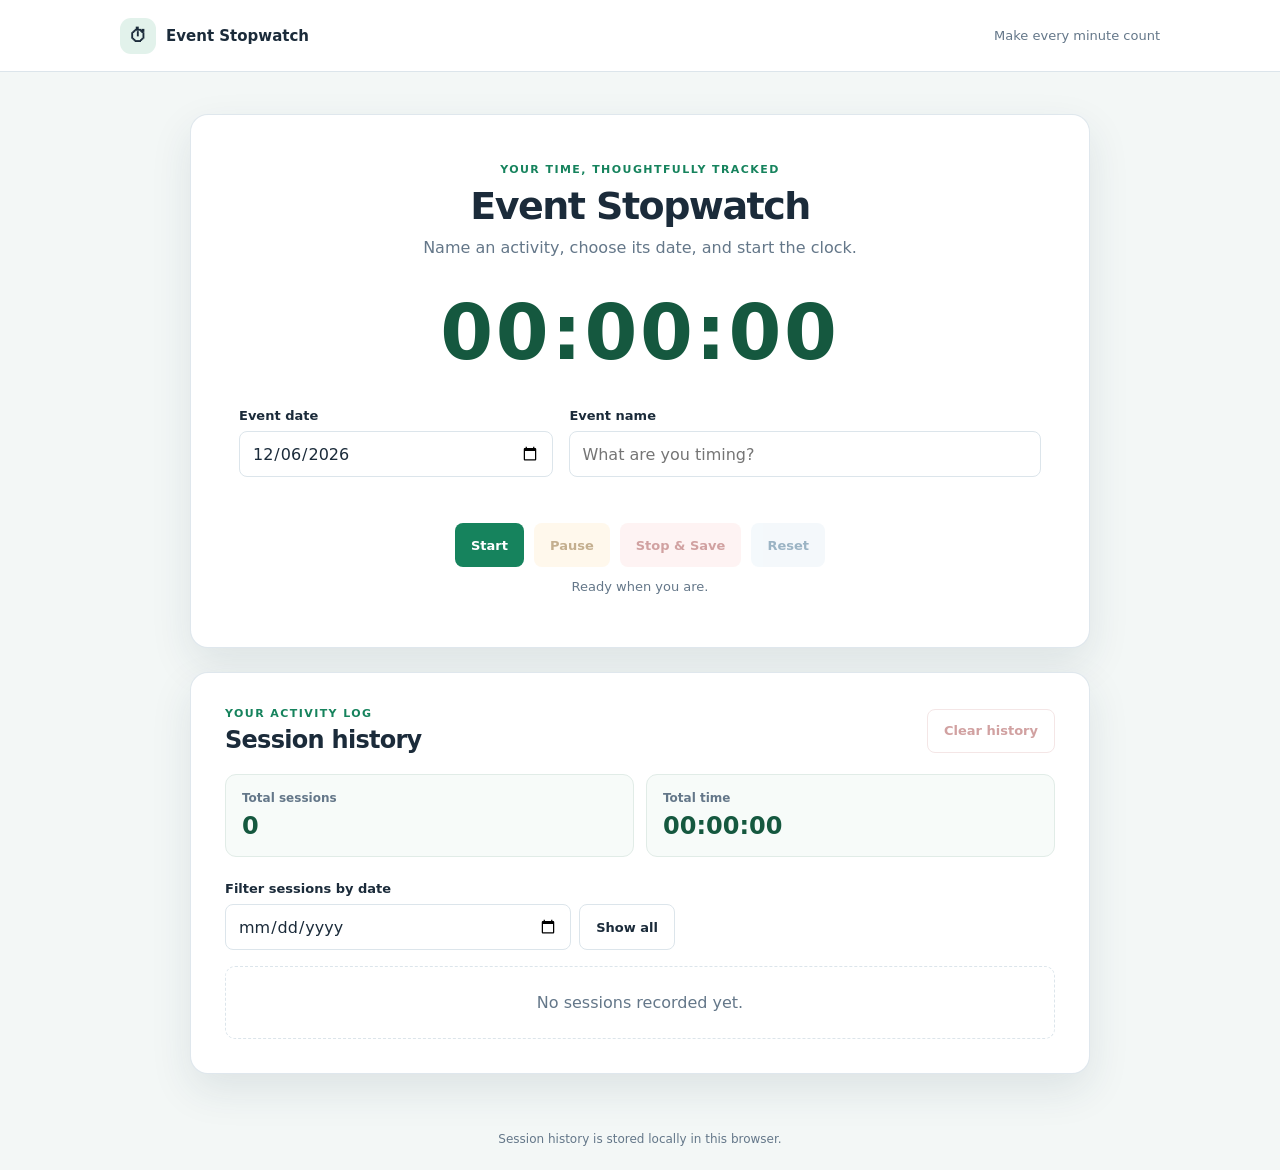
==== PartB/index.html @ d8ab18c3 "Initial commit" ====
<!doctype html>
<html lang="en">
<head>
  <meta charset="utf-8">
  <meta name="viewport" content="width=device-width, initial-scale=1">
  <meta name="description" content="Time activities and keep a date-organized session history.">
  <title>Event Stopwatch</title>
  <link rel="stylesheet" href="styles.css">
  <script src="https://code.jquery.com/jquery-3.7.1.min.js"></script>
  <script src="stopwatch.js" defer></script>
</head>
<body>
  <header class="site-header">
    <a class="brand" href="index.html">
      <span class="brand-mark" aria-hidden="true">⏱</span>
      <span>Event Stopwatch</span>
    </a>
    <span class="header-note">Make every minute count</span>
  </header>

  <main class="page-shell">
    <section class="timer-card" aria-labelledby="page-title">
      <p class="eyebrow">Your time, thoughtfully tracked</p>
      <h1 id="page-title">Event Stopwatch</h1>
      <p class="intro">Name an activity, choose its date, and start the clock.</p>

      <output id="timer-display" class="timer-display" aria-live="off">00:00:00</output>

      <div class="event-form">
        <div class="field">
          <label for="event-date">Event date</label>
          <input id="event-date" type="date" aria-describedby="date-error">
          <span class="field-error" id="date-error" aria-live="polite"></span>
        </div>
        <div class="field">
          <label for="event-name">Event name</label>
          <input id="event-name" type="text" maxlength="100" placeholder="What are you timing?" aria-describedby="event-error">
          <span class="field-error" id="event-error" aria-live="polite"></span>
        </div>
      </div>

      <div class="controls" aria-label="Stopwatch controls">
        <button class="button button-start" id="start-button" type="button">Start</button>
        <button class="button button-pause" id="pause-button" type="button" disabled>Pause</button>
        <button class="button button-stop" id="stop-button" type="button" disabled>Stop &amp; Save</button>
        <button class="button button-reset" id="reset-button" type="button" disabled>Reset</button>
      </div>
      <p class="timer-status" id="timer-status" role="status" aria-live="polite">Ready when you are.</p>
    </section>

    <section class="history-section" aria-labelledby="history-title">
      <div class="section-heading">
        <div>
          <p class="eyebrow">Your activity log</p>
          <h2 id="history-title">Session history</h2>
        </div>
        <button class="button button-clear" id="clear-history-button" type="button" disabled>Clear history</button>
      </div>

      <div class="stats-grid" aria-label="History statistics">
        <article class="stat-card">
          <span class="stat-label">Total sessions</span>
          <strong id="total-sessions">0</strong>
        </article>
        <article class="stat-card">
          <span class="stat-label">Total time</span>
          <strong id="total-time">00:00:00</strong>
        </article>
      </div>

      <div class="history-toolbar field">
        <label for="history-date-filter">Filter sessions by date</label>
        <div class="filter-row">
          <input id="history-date-filter" type="date">
          <button class="button button-filter" id="clear-filter-button" type="button">Show all</button>
        </div>
      </div>
      <div class="history-list" id="history-list" aria-live="polite"></div>
    </section>
  </main>

  <div class="notification" id="notification" role="status" aria-live="polite" hidden></div>

  <div class="modal-backdrop" id="clear-modal" hidden>
    <section class="modal" role="dialog" aria-modal="true" aria-labelledby="modal-title" aria-describedby="modal-description">
      <p class="eyebrow">Please confirm</p>
      <h2 id="modal-title">Clear session history?</h2>
      <p id="modal-description">This permanently removes all saved sessions from this browser.</p>
      <div class="modal-actions">
        <button class="button button-filter" id="cancel-clear-button" type="button">Keep history</button>
        <button class="button button-stop" id="confirm-clear-button" type="button">Clear history</button>
      </div>
    </section>
  </div>
  <footer class="site-footer">Session history is stored locally in this browser.</footer>
</body>
</html>
---- PartB/styles.css ----
:root {
  --ink: #1b2b3a;
  --muted: #647789;
  --line: #dce5eb;
  --surface: #fff;
  --background: #f3f7f6;
  --green: #16835d;
  --green-dark: #116748;
  --blue: #2874a6;
  --amber: #d68a1d;
  --red: #bd4d4d;
  --error: #b42318;
  --shadow: 0 16px 42px rgba(26, 54, 75, 0.1);
}

* { box-sizing: border-box; }

body {
  min-height: 100vh;
  margin: 0;
  background: var(--background);
  color: var(--ink);
  font-family: Inter, ui-sans-serif, system-ui, -apple-system, BlinkMacSystemFont, "Segoe UI", sans-serif;
}

button, input { font: inherit; }
button { cursor: pointer; }

.site-header {
  display: flex;
  min-height: 72px;
  align-items: center;
  justify-content: space-between;
  padding: 12px max(22px, calc((100% - 1040px) / 2));
  border-bottom: 1px solid var(--line);
  background: var(--surface);
}

.brand { display: inline-flex; align-items: center; gap: 10px; color: var(--ink); font-size: 15px; font-weight: 800; text-decoration: none; }
.brand-mark { display: grid; width: 36px; height: 36px; place-items: center; border-radius: 11px; background: #e2f2eb; font-size: 18px; }
.header-note { color: var(--muted); font-size: 13px; }

.page-shell { width: min(100% - 36px, 900px); margin: 42px auto 58px; }
.timer-card, .history-section { border: 1px solid rgba(220, 229, 235, 0.9); border-radius: 18px; background: var(--surface); box-shadow: var(--shadow); }
.timer-card { padding: clamp(24px, 5vw, 48px); text-align: center; }
.eyebrow { margin: 0 0 8px; color: var(--green); font-size: 11px; font-weight: 800; letter-spacing: 0.13em; text-transform: uppercase; }
h1, h2, h3, p { margin-top: 0; }
h1 { margin-bottom: 0; font-size: clamp(29px, 5vw, 38px); letter-spacing: -0.04em; }
.intro { margin: 10px 0 30px; color: var(--muted); }

.timer-display {
  display: block;
  margin: 0 auto 30px;
  color: #15583f;
  font-variant-numeric: tabular-nums;
  font-size: clamp(48px, 11vw, 76px);
  font-weight: 750;
  letter-spacing: 0.035em;
  line-height: 1.2;
}

.event-form { display: grid; grid-template-columns: 1fr 1.5fr; gap: 16px; text-align: left; }
.field { display: grid; gap: 8px; margin: 0; }
.field label { color: var(--ink); font-size: 13px; font-weight: 700; }
.field input {
  width: 100%;
  min-height: 46px;
  padding: 0 12px;
  border: 1px solid var(--line);
  border-radius: 8px;
  outline: none;
  background: white;
  color: var(--ink);
}
.field input:focus { border-color: var(--green); box-shadow: 0 0 0 3px rgba(22, 131, 93, 0.13); }
.field input:disabled { cursor: not-allowed; background: #eef2f4; color: #697986; }
.field input[aria-invalid="true"] { border-color: var(--error); }
.field-error { min-height: 18px; color: var(--error); font-size: 12px; }

.controls { display: flex; justify-content: center; gap: 10px; margin: 20px 0 12px; }
.button { min-height: 44px; padding: 0 16px; border: 0; border-radius: 8px; font-size: 13px; font-weight: 750; transition: background 140ms ease, opacity 140ms ease, transform 140ms ease; }
.button:active:not(:disabled) { transform: translateY(1px); }
.button:focus-visible { outline: 3px solid rgba(40, 116, 166, 0.3); outline-offset: 2px; }
.button:disabled { cursor: not-allowed; opacity: 0.46; }
.button-start { background: var(--green); color: white; }
.button-start:hover:not(:disabled) { background: var(--green-dark); }
.button-pause { background: #fff0d6; color: #80530d; }
.button-stop { background: #fde7e5; color: #9c3434; }
.button-reset { background: #e8f1f8; color: #285d80; }
.button-clear { border: 1px solid #e8caca; background: white; color: #9c3434; }
.button-clear:hover:not(:disabled) { background: #fff5f4; }
.button-filter { border: 1px solid var(--line); background: white; color: var(--ink); }
.button-filter:hover:not(:disabled) { background: #f3f7f8; }
.timer-status { min-height: 20px; margin: 0; color: var(--muted); font-size: 13px; }

.history-section { margin-top: 24px; padding: clamp(22px, 4vw, 34px); }
.section-heading { display: flex; align-items: center; justify-content: space-between; gap: 16px; margin-bottom: 20px; }
.section-heading .eyebrow { margin-bottom: 6px; }
h2 { margin-bottom: 0; font-size: 24px; letter-spacing: -0.03em; }
.stats-grid { display: grid; grid-template-columns: repeat(2, minmax(0, 1fr)); gap: 12px; margin-bottom: 24px; }
.stat-card { display: grid; gap: 7px; padding: 16px; border: 1px solid #e1ece7; border-radius: 11px; background: #f7fbf9; }
.stat-label { color: var(--muted); font-size: 12px; font-weight: 650; }
.stat-card strong { color: #15583f; font-size: 24px; font-variant-numeric: tabular-nums; }
.history-toolbar { max-width: 450px; margin-bottom: 16px; }
.filter-row { display: flex; gap: 8px; }
.filter-row input { flex: 1; }
.history-list { display: grid; gap: 10px; }
.history-item { display: flex; align-items: center; justify-content: space-between; gap: 16px; padding: 16px; border: 1px solid var(--line); border-radius: 10px; background: white; }
.history-details time { color: var(--muted); font-size: 12px; }
.history-details h3 { margin: 4px 0 0; font-size: 15px; overflow-wrap: anywhere; }
.duration-label { margin-left: auto; color: var(--muted); font-size: 11px; }
.history-duration { color: #15583f; font-size: 17px; font-variant-numeric: tabular-nums; }
.empty-state { margin: 0; padding: 26px 14px; border: 1px dashed var(--line); border-radius: 10px; color: var(--muted); text-align: center; }
.site-footer { padding: 0 16px 24px; color: var(--muted); font-size: 12px; text-align: center; }

.notification { position: fixed; z-index: 5; top: 20px; right: 20px; width: min(360px, calc(100vw - 40px)); padding: 15px 18px; border-radius: 10px; box-shadow: var(--shadow); color: white; font-size: 14px; font-weight: 650; }
.notification[hidden], .modal-backdrop[hidden] { display: none; }
.notification-success { background: #176c4c; }
.notification-error { background: #a53e39; }
.modal-backdrop { position: fixed; z-index: 10; inset: 0; display: grid; place-items: center; padding: 18px; background: rgba(15, 31, 41, 0.55); }
.modal { width: min(100%, 430px); padding: 30px; border-radius: 16px; background: white; box-shadow: 0 24px 80px rgba(0, 0, 0, 0.25); }
.modal h2 { margin-bottom: 10px; }
.modal > p:not(.eyebrow) { color: var(--muted); line-height: 1.55; }
.modal-actions { display: flex; justify-content: flex-end; gap: 9px; margin-top: 24px; }

@media (max-width: 620px) {
  .page-shell { margin-top: 22px; }
  .event-form { grid-template-columns: 1fr; gap: 12px; }
  .controls { display: grid; grid-template-columns: repeat(2, minmax(0, 1fr)); }
  .controls .button { width: 100%; }
  .header-note { display: none; }
  .section-heading { align-items: flex-start; }
}

@media (max-width: 400px) {
  .history-item { align-items: flex-start; flex-wrap: wrap; }
  .duration-label { margin-left: 0; }
  .history-duration { margin-left: auto; }
  .section-heading { flex-direction: column; }
  .modal-actions { flex-direction: column-reverse; }
  .modal-actions .button { width: 100%; }
}
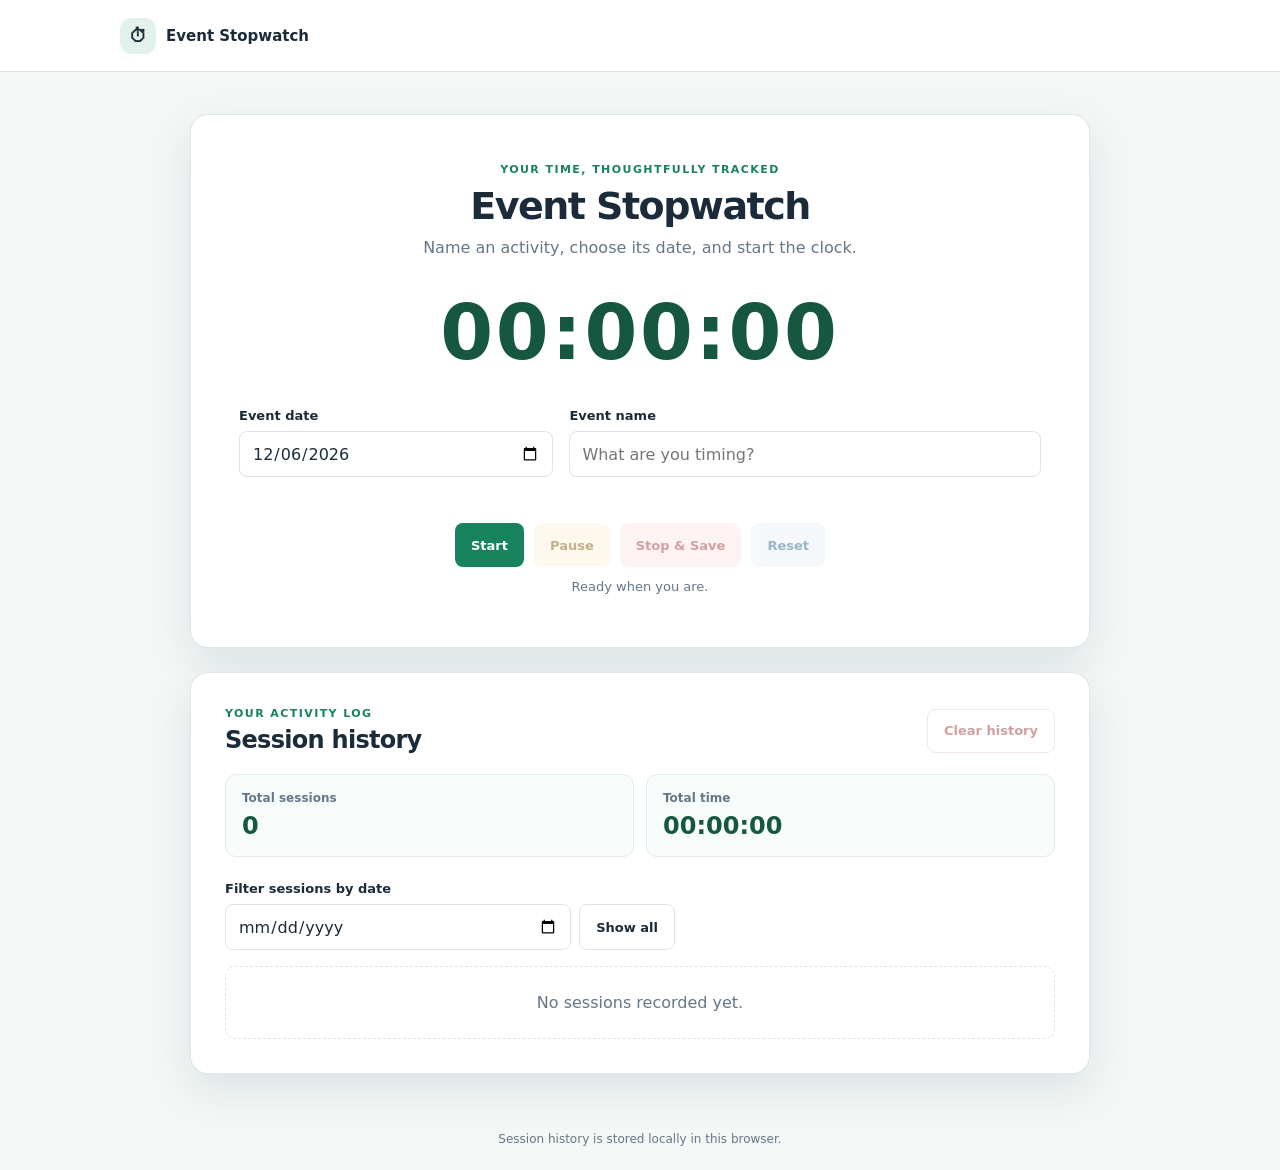
==== commit 65845cb0: "header changed" ====
--- a/PartB/index.html
+++ b/PartB/index.html
@@ -15,7 +15,6 @@
       <span class="brand-mark" aria-hidden="true">⏱</span>
       <span>Event Stopwatch</span>
     </a>
-    <span class="header-note">Make every minute count</span>
   </header>
 
   <main class="page-shell">
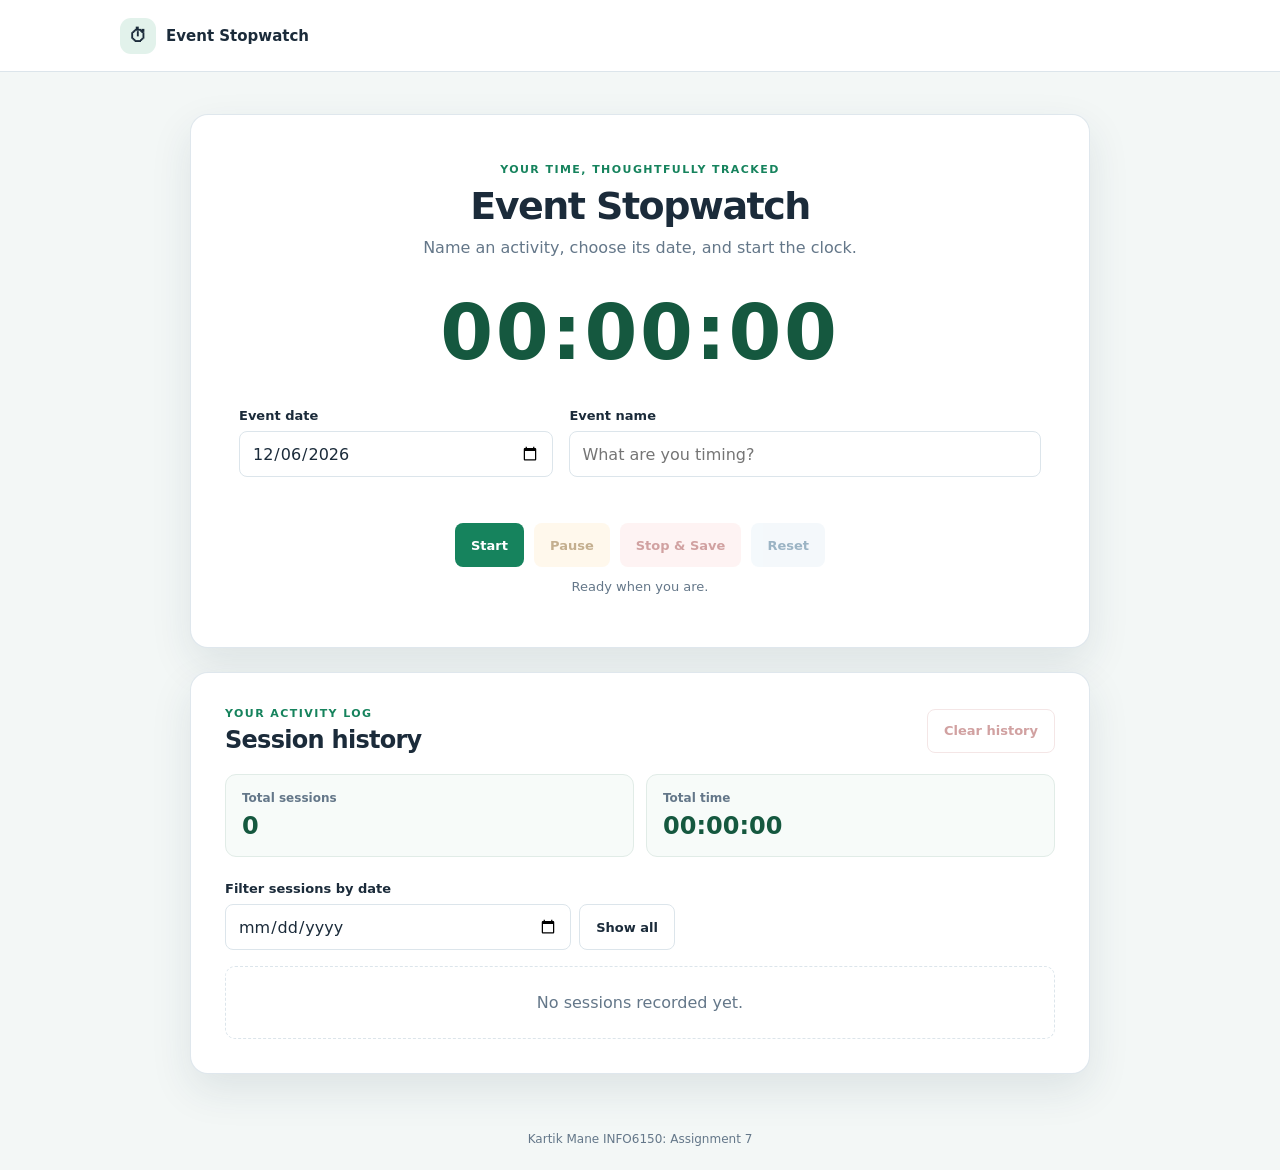
==== commit 4d426147: "Contact Info updated" ====
--- a/PartB/index.html
+++ b/PartB/index.html
@@ -91,6 +91,6 @@
       </div>
     </section>
   </div>
-  <footer class="site-footer">Session history is stored locally in this browser.</footer>
+  <footer class="site-footer">Kartik Mane INFO6150: Assignment 7</footer>
 </body>
 </html>
